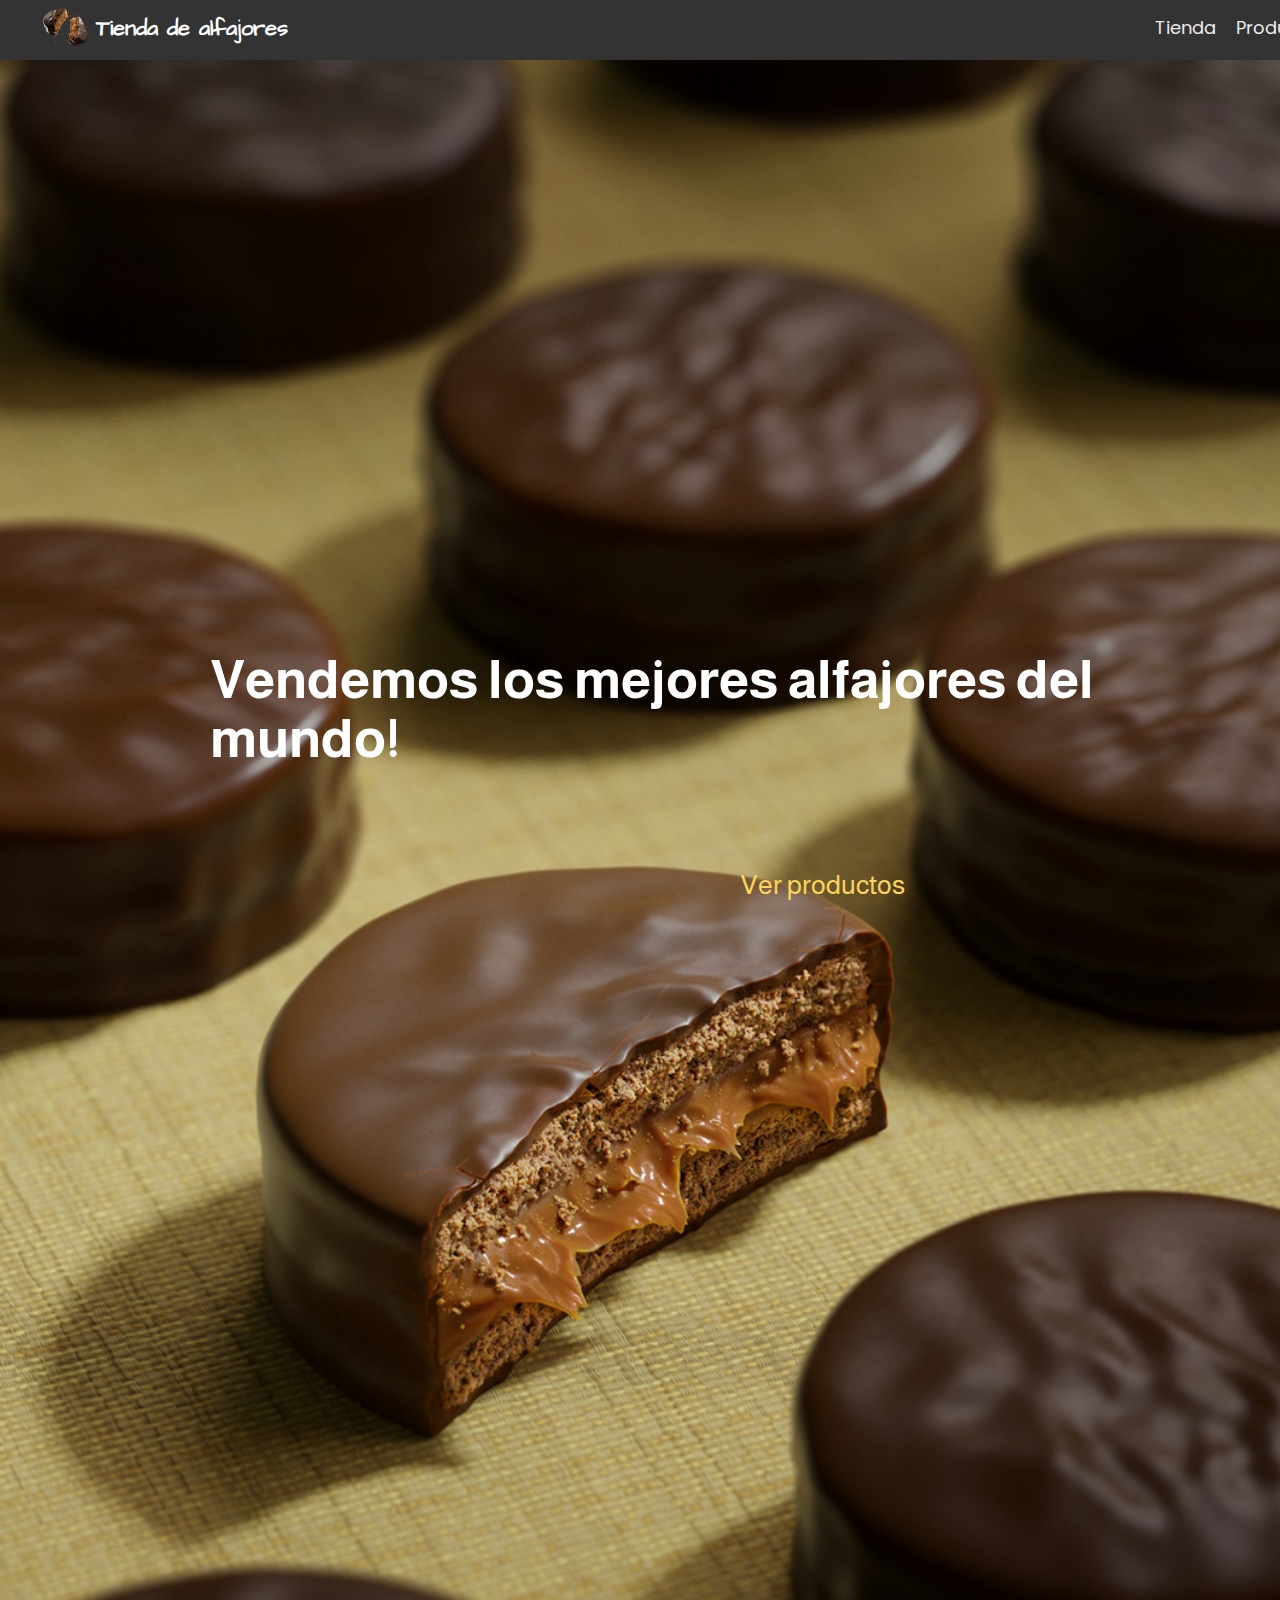
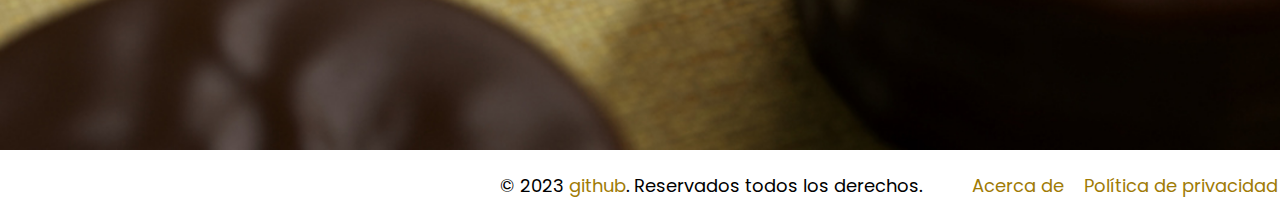
==== index.html @ 660a1028 "Updated" ====
<!DOCTYPE html>
<html lang="en">
<head>
    <meta charset="UTF-8">
    <meta http-equiv="X-UA-Compatible" content="IE=edge">
    <meta name="viewport" content="width=device-width, initial-scale=1.0">
    <title>Tienda de alfajores </title>
    <link rel="stylesheet" href="style.css">
    <link rel="preconnect" href="https://fonts.googleapis.com">
    <link rel="preconnect" href="https://fonts.gstatic.com" crossorigin>
    <link href="https://fonts.googleapis.com/css2?family=Poppins:ital,wght@0,200;0,500;0,700;1,300&display=swap" rel="stylesheet">
    <link rel="preconnect" href="https://fonts.googleapis.com">
    <link rel="preconnect" href="https://fonts.gstatic.com" crossorigin>
    <link href="https://fonts.googleapis.com/css2?family=Architects+Daughter&display=swap" rel="stylesheet">
    <link rel="preconnect" href="https://fonts.googleapis.com">
    <link rel="preconnect" href="https://fonts.gstatic.com" crossorigin>
    <link href="https://fonts.googleapis.com/css2?family=Almarai&display=swap" rel="stylesheet">
    <link rel="preconnect" href="https://fonts.googleapis.com">
    <link rel="preconnect" href="https://fonts.gstatic.com" crossorigin>
    <link href="https://fonts.googleapis.com/css2?family=Architects+Daughter&display=swap" rel="stylesheet">
    <link rel="stylesheet" href="https://fontawesome.com/icons/cart-shopping?f=classic&s=duotone&sz=sm&pc=%23000000&sc=%23e99a5d&so=1">
    

</head>

<body class="index">
    <header class="header-fixed">
        <div class="store-logo"> 
            <a href="index.html" id="text"> <img src="images/icon_alf-removebg-preview.png" alt="" width="80px" height="80px"><h1 class="title">Tienda de alfajores</h1> </a>
            <nav class="navbar">
                <ul class="nav-items">
                  <li class="nav-item"><a href="index.html" class="nav-link">Tienda</a></li>
                  <li class="nav-item"><a href="products.html" class="nav-link">Productos</a></li>
                  <li class="nav-item"><a href="cart.html" class="nav-link">Carrito</a></li>
                  <li class="nav-item"><a href="localized.html" class="nav-link">Sucursales </a></li>
                  <li class="nav-item"><a href="contact.html" class="nav-link">Contacto</a></li>
                </ul>
              </nav>       
        
        </div>   
    </header>

    <main>
        <div class="container-product">
            <img src="images/entrada_alfajor.jpg" alt="">
            
                <h1 class="text-white font-weight-bold">Vendemos los mejores alfajores del mundo!</h1>
                <br>
                    
                <button class="button"><a href="products.html">Ver productos</a></button>  
                
         </div> 

    </main>

    <div class="max-w-2xl mx-auto">

        <footer class="p-5 bg-white rounded-lg shadow md:flex md:items-center md:justify-between md:p-6 dark:bg-gray-800">
            <span class="text-sm text-gray-600 sm:text-center dark:text-gray-500">© 2023 <a href="https://github.com/Flaviab13/ecommerce_1" class="hover:underline" target="_blank" >github</a>. Reservados todos los derechos.
        </span>
            <ul class="flex flex-wrap items-center mt-3 sm:mt-0">
                <li>
                    <a href="#" class="mr-4 text-sm text-gray-600 hover:underline md:mr-6 dark:text-gray-400">Acerca de</a>
                </li>
                <li>
                    <a href="#" class="mr-4 text-sm text-gray-500 hover:underline md:mr-6 dark:text-gray-400">Política de privacidad</a>
                </li>
                <li>
                    <a href="#" class="mr-4 text-sm text-gray-500 hover:underline md:mr-6 dark:text-gray-400">Licencia </a>
                </li>
                <li>
                    <a href="#" class="text-sm text-gray-500 hover:underline dark:text-gray-400">Contacto</a>
                </li>
            </ul>
        </footer>
    
</body>
</html>
---- style.css ----
html{
    font-size: 18px;
    font-family: 'Poppins', sans-serif;
    list-style: none;
    height: 100%;
}

body{
    margin: 0;
    padding: 0;
    height: 100%;
}



  /* header */
  
  header{
    display: flex;
    justify-content: space-between;
    align-items: center;
    background-color: #333;
    padding: 10px 40px;
    height: 40px;   
    position: relative;
    width: 1610px;
    
}

a{
    text-decoration: none;
    color: rgb(245, 189, 189);
    transition: .4s ease all;
    font-size: bold;   

}

a:hover{
    /* text-indent: 20px; */
    position: relative;
    top: -1px;
    /* box-shadow: 0 1px 0 rgba(rgb(255, 255, 255), 0.15); */
     box-shadow: 0px 1px 0px #FAD45C;  /* cambia de otra forma mas lindo */
}

a:before {
    transform: scale(1,1);
    text-indent: 0;
    opacity: 1;
  }


.store-logo{
    display: flex;
   /*  padding: 30px 70px; */
    height: 60px;
    align-items: center;
}


.store-logo a{
    text-decoration: none;
    display: block;
    margin: 0;
    color: #ffffff;
    padding: 0px 0px;
      
}

.store-logo a#text{
    padding: 0px 57px;
    padding-left: 0px;
}

.store-logo img {
    width: 50px;
    height: auto;
    margin: 0;

}

.title{
    /* width: 60px; */
    /* height: auto; */
    margin: 0;
    text-align: center;

}

/* Logo */ 

.store-logo h1{
    float:right;
    font-family: 'Architects Daughter', cursive;
    font-size: 22px;
	line-height: 40px;
	margin: -50px;
    padding-left: 75px;
    
}

/* nav */

.navbar{
    
    color: #ffffff;
    line-height: 35px;
	float: right;
    width: 1500px;
    align-items:flex-start;
    
}

.navbar ul{
    display: flex;
    list-style: none;
    margin: 0;
	/* padding: 0 200px; */
    opacity: 0.9;
    flex-direction: row;
    height: 40px;
    padding-left: 850px;
    padding-right: 0px;
    width: 500px;
}

.navbar li{
    margin: 0 10px;
}

.navbar a:hover{
    opacity: 1;
}

/* main */

main{
    height: 1690px;
    width: 1690px;
}

.container-product img{
    width: 1690px;
    margin: 0;
    

}

.container-product {
    display: grid;


}

.container-product h1{
    font-size: 3rem;
    margin: 0;
    line-height: 1.1;
    position:absolute;
    top: 650px;
    left: 210px;
    color: #fff;
    font-family: 'Almarai', sans-serif;

    
}

.container-product button{
    font-size: 1.2rem;
    display: flex;
    gap: 0.5rem;
    position: absolute;
    top: 850px;
    right: 350px;
    background-color: transparent;
    background-repeat: no-repeat;
    border: none;
/*     cursor: pointer;
    overflow: hidden; */
    

}

.container-product a{
    color: #FAD45C;
    text-decoration: none;
    padding:.7em;
    transition: all ease #fff;
    font-size: 1.5rem ;
    font-family: 'Almarai', sans-serif;
    

}


/* footer */
.max-w-2xl {
    width: 1690px;
    height: 70px;
    display: flex;
    
}
footer{
    width: 1690px;
    height: 70px;
    display: flex;
    align-items: center;
    
}

footer span{
    padding-left: 500px;
   /*  display: flex; */
}

footer .flex{
    display:flex;
    list-style: none;
    margin: 0px;
    align-items: flex-start;

}

footer .flex li{
    padding-left: 10px;
    padding-right: 10px;
}

footer a{
    color: #A07B05;
}
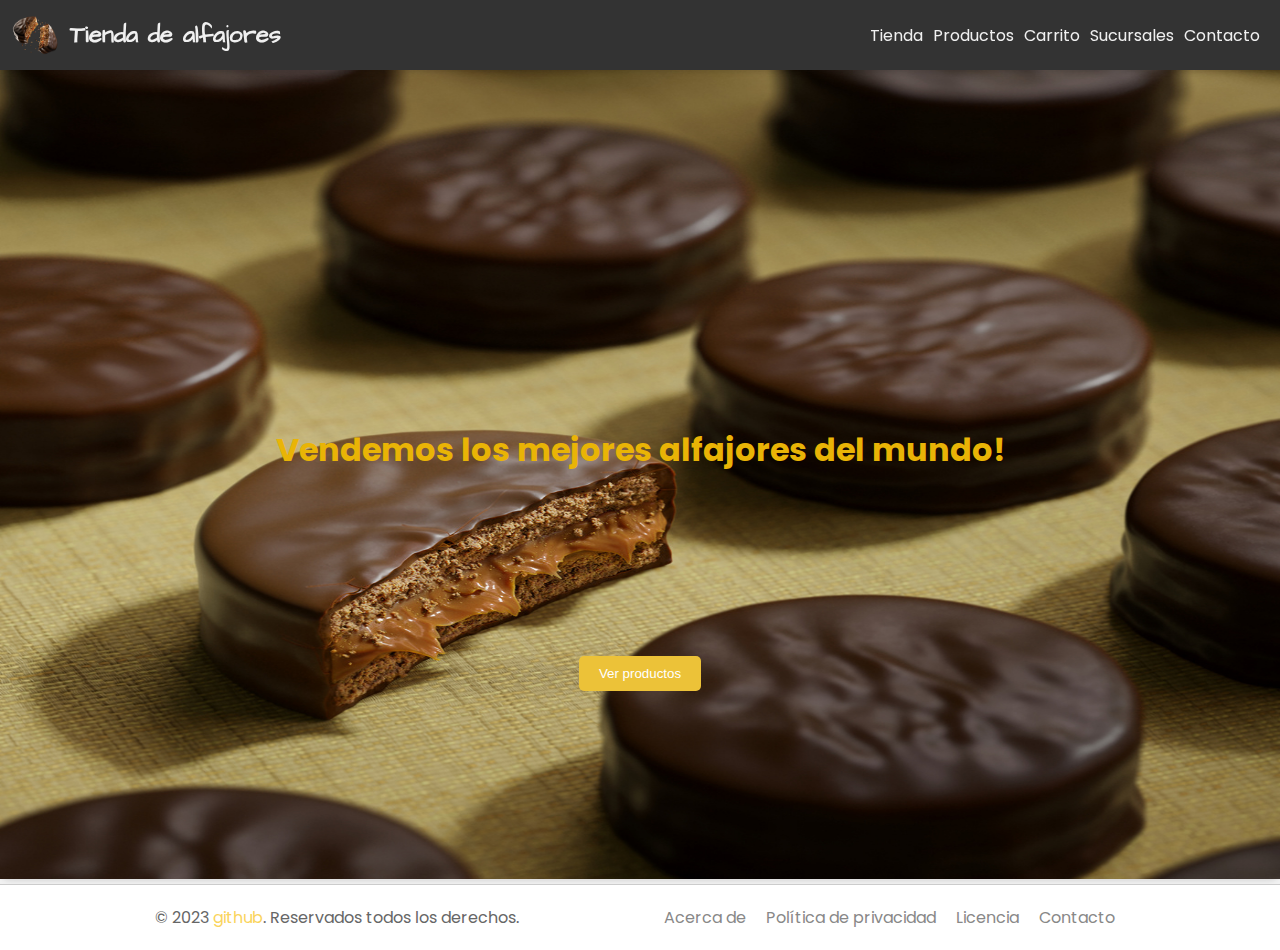
==== commit ab4b3ef2: "Modified" ====
--- a/index.html
+++ b/index.html
@@ -5,7 +5,7 @@
     <meta http-equiv="X-UA-Compatible" content="IE=edge">
     <meta name="viewport" content="width=device-width, initial-scale=1.0">
     <title>Tienda de alfajores </title>
-    <link rel="stylesheet" href="style.css">
+    <link rel="stylesheet" href="ccs/style.css">
     <link rel="preconnect" href="https://fonts.googleapis.com">
     <link rel="preconnect" href="https://fonts.gstatic.com" crossorigin>
     <link href="https://fonts.googleapis.com/css2?family=Poppins:ital,wght@0,200;0,500;0,700;1,300&display=swap" rel="stylesheet">
@@ -18,7 +18,8 @@
     <link rel="preconnect" href="https://fonts.googleapis.com">
     <link rel="preconnect" href="https://fonts.gstatic.com" crossorigin>
     <link href="https://fonts.googleapis.com/css2?family=Architects+Daughter&display=swap" rel="stylesheet">
-    <link rel="stylesheet" href="https://fontawesome.com/icons/cart-shopping?f=classic&s=duotone&sz=sm&pc=%23000000&sc=%23e99a5d&so=1">
+    <!-- <link rel="stylesheet" href="https://fontawesome.com/icons/cart-shopping?f=classic&s=duotone&sz=sm&pc=%23000000&sc=%23e99a5d&so=1"> -->
+    <link rel="stylesheet" href="https://cdnjs.cloudflare.com/ajax/libs/font-awesome/4.7.0/css/font-awesome.min.css">
     
 
 </head>
@@ -26,7 +27,8 @@
 <body class="index">
     <header class="header-fixed">
         <div class="store-logo"> 
-            <a href="index.html" id="text"> <img src="images/icon_alf-removebg-preview.png" alt="" width="80px" height="80px"><h1 class="title">Tienda de alfajores</h1> </a>
+            <a href="index.html" id="text"> <img src="images/icon_alf-removebg-preview.png" alt="" width="50px" height="50px"><h1 class="title">Tienda de alfajores</h1> </a>
+
             <nav class="navbar">
                 <ul class="nav-items">
                   <li class="nav-item"><a href="index.html" class="nav-link">Tienda</a></li>
@@ -34,6 +36,10 @@
                   <li class="nav-item"><a href="cart.html" class="nav-link">Carrito</a></li>
                   <li class="nav-item"><a href="localized.html" class="nav-link">Sucursales </a></li>
                   <li class="nav-item"><a href="contact.html" class="nav-link">Contacto</a></li>
+                  <input class="menu" type="checkbox" id="menu"/>
+                  <label class="m-item" for="menu"><span class="s-item"></span></label>
+                  <li> <a href="#" class="icon" ><i class="fa fa-bars"></i>
+                  </a></li>
                 </ul>
               </nav>       
         
@@ -60,7 +66,7 @@
         </span>
             <ul class="flex flex-wrap items-center mt-3 sm:mt-0">
                 <li>
-                    <a href="#" class="mr-4 text-sm text-gray-600 hover:underline md:mr-6 dark:text-gray-400">Acerca de</a>
+                    <a href="#" class="mr-4 text-sm text-gray-500 hover:underline md:mr-6 dark:text-gray-400">Acerca de</a>
                 </li>
                 <li>
                     <a href="#" class="mr-4 text-sm text-gray-500 hover:underline md:mr-6 dark:text-gray-400">Política de privacidad</a>
@@ -71,6 +77,7 @@
                 <li>
                     <a href="#" class="text-sm text-gray-500 hover:underline dark:text-gray-400">Contacto</a>
                 </li>
+
             </ul>
         </footer>
     
--- a/ccs/style.css
+++ b/ccs/style.css
@@ -0,0 +1,323 @@
+* {
+    margin: 0;
+    padding: 0;
+    box-sizing: border-box;
+  }
+
+  
+  /* Body styles */
+  body {
+    font-family: 'Poppins', sans-serif;
+    background-color: #f1f1f1;
+    color: #333;
+  }
+
+    /* Header styles */
+    .header-fixed {
+        position: fixed;
+        top: 0;
+        left: 0;
+        width: 100%;
+        /* background-color: #fff; */
+        background-color: #333;
+        padding: 10px;
+        box-shadow: 0 2px 5px rgba(0, 0, 0, 0.1);
+        z-index: 999;
+      }
+      
+      .store-logo {
+        display: flex;
+        align-items: center;
+        height: 50px;  /* Ni */   
+        /* width: 100%;   */   
+      }
+
+      .store-logo a {
+        display: flex;
+        align-items: center;
+        text-decoration: none;
+        /* color: #333; */
+        color: rgb(240, 240, 240);       
+      }
+
+      a#text{
+        height: 50px;
+        display: flex;
+        align-items: center;
+      }
+
+      .store-logo img {
+        margin-right: 10px;
+      }
+
+      .store-logo .title {
+        font-family: 'Architects Daughter', cursive;
+        font-size: 24px;
+      }
+
+      .navbar {
+        margin-left: auto;        
+      }
+
+      .nav-items {
+        display: flex;
+        list-style: none;
+        align-items: center;
+      }
+
+      .nav-item {
+        margin-right: 10px;
+      }
+
+      .nav-link {
+        text-decoration: none;
+        color: #333;
+        /* font-weight: bold; */
+        transition: color 0.3s ease;
+      }
+
+      .nav-link:hover {
+        /* color: #e99a5d; */
+        color: #f7d565;
+      }
+
+      .nav-items .icon {
+        display: none;
+      }
+
+      #menu{
+        display: none;
+      }
+
+
+      
+  /* Main styles */
+
+  main{
+    display: block;
+    height: 859px;
+  }
+
+  .container-product {
+    display: flex;
+    /* flex-direction: column; */
+    align-items: center;
+    justify-content: center;
+    text-align: center;
+    /* padding: 50px; */
+    background-color: #fff;
+   /*  background-color: #333; */
+    /* margin-top: 100px; */
+    margin-top: 20px;
+    border-radius: 10px;
+    box-shadow: 0 2px 5px rgba(0, 0, 0, 0.1);
+    width: 100%;
+  }
+
+  .container-product img {
+    /* max-width: 100%; */
+    max-width: 110%; /* Ni */
+    /* height: auto; */
+    height: 859px; 
+   /*height: 100%; */
+    width: 100%;
+    /* margin-bottom: 20px; */
+  }
+
+  .container-product .font-weight-bold {
+    color: #e9b406;
+    display: flex;
+    margin-top: 5%;
+    position:absolute;
+   /* Ni */
+   text-align: center;
+   margin: 0;
+   padding: 0;
+   font-weight: bold;
+
+
+  }
+
+
+  button.button {
+    position: absolute;
+    border: none;
+    border-radius: 30px;
+    margin-top: 35% ; /* Ni */
+    /* display: block; */
+    display: flex;
+    font-size: 10x;
+  }
+
+  .button a {
+    display: inline-block;
+    padding: 10px 20px;
+   /*  background-color: #e99a5d; */
+   background-color: #ecc238 ;
+    color: #fff;
+    text-decoration: none;
+    border-radius: 5px;
+    transition: background-color 0.5s ease;
+  }
+
+  .button a:hover {
+    /* background-color: #d9854d; */
+    background-color: #FAD45C;
+  }
+
+    /* Footer styles */
+
+    div .max-w-2xl.mx-auto{
+        position: fixed;
+        width: 100%;
+      }
+      footer {
+        display: flex; /* Ni */
+        align-items: center; /* Ni */
+        background-color: #fff;
+        /* margin-top: 100px; */
+        margin-top: 5px;
+        padding: 20px;
+        text-align: center;
+        border-top: 1px solid #ccc;
+     /*    padding-left: 50px;
+        padding-right: 50px; */
+        border-left-width: 100px; /* Ni */
+        /* justify-content: center; */
+        flex-direction: row;
+        justify-content: space-evenly;
+        
+      }
+      
+      .text-gray-600 {
+        color: #666;
+      }
+      
+    
+      /* Ni fooster a */
+    footer span a{
+        color: #FAD45C;
+        text-decoration: none;
+    
+      }
+    
+       /* Ni fooster ul */
+      footer ul{
+        list-style: none;
+        display: flex;
+      }
+       /* Ni fooster li  a */
+      footer li a{
+        text-decoration: none;
+        color: #888;
+      }
+    
+       /* Ni fooster li */
+      footer li{
+        margin-left: 10px;
+        margin-right: 10px;
+       /*  color: #888; */
+        
+      }
+
+           /* Ni fooster span */
+/*   footer span{
+    padding-left: 200px;
+  } */
+
+
+  /* Responsive styles */
+
+  @media screen and (max-width: 550px){
+    .store-logo .title {
+        font-size: 18px;
+      }
+
+      .nav-items {
+        display: flex;
+        flex-direction: column;
+        position: relative;
+        /* height: 60px; */
+        overflow:hidden;
+        transition:all ease .5s;   
+      }
+
+      .nav-items ul{
+        margin: 0;
+        display:flex;
+        flex-direction:column;
+      }
+
+      .nav-items ul li{
+        list-style-type: none;
+      }
+
+      .nav-item {
+            /* margin-right: 0;
+              margin-bottom: 5px; */
+              display: none;
+              color: #fff;
+              cursor: pointer;
+              font-size: 12px;
+        }
+
+     .nav-items .m-item {
+                display:block;
+                text-align: center;
+                width: 25px;
+                cursor: pointer;
+        }
+
+    .nav-items .icon:hover {
+            color: #FAD45C;
+            cursor: pointer;
+            background-color: transparent;
+        }
+    .menu{
+            display: block;
+         }
+    .navbar .icon{
+        display: block;
+    }
+
+    .container-product h1.text-white.font-weight-bold{
+      font-size: 18px ;
+    /*   top: 30%; */
+    }
+    
+    .container-product .button a{
+        font-size: 11px;
+        padding: 7px 10px;
+    }
+ 
+
+     .max-w-2xl.mx-auto footer{
+            /* padding-left: 10px; */
+            /* padding-right: 10px; */
+            /* display: flex ; */
+            font-size: 12px;
+
+          }
+
+    .max-w-2xl.mx-auto footer span{
+            padding-left: 0px;
+            padding-right: 0px;
+            display: block;
+          }
+     .flex.flex-wrap {
+            flex-direction: column;   
+          }
+        }
+    
+
+    
+
+     
+
+        
+
+
+
+
+ 
+
